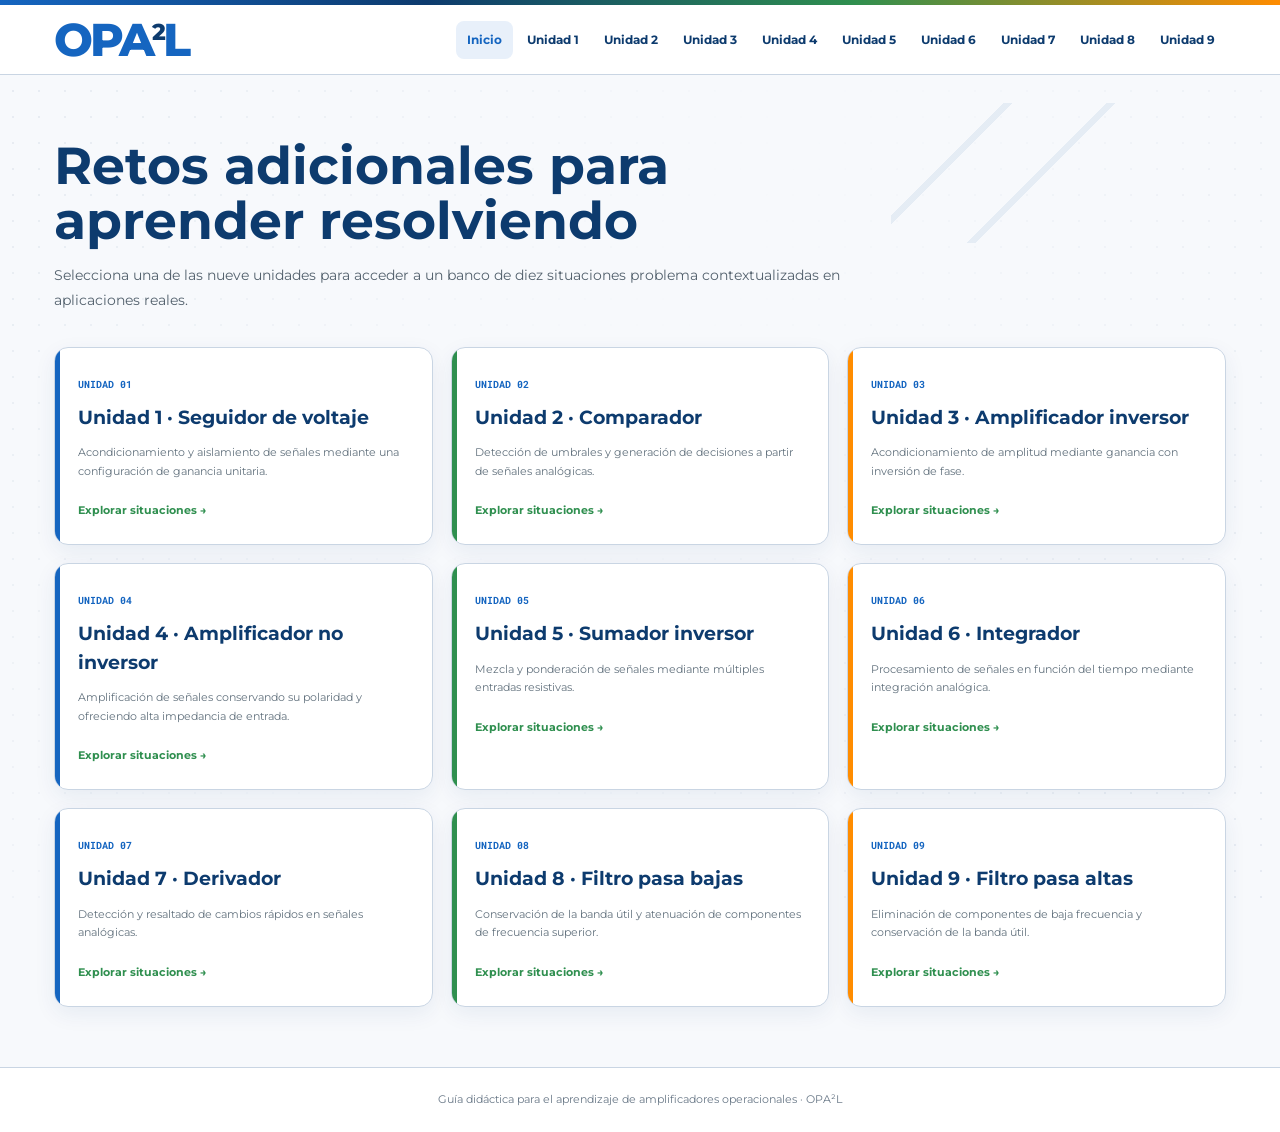
==== index.html @ 3784989d "Add files via upload" ====
<!DOCTYPE html>
<html lang="es">
<head>
<meta charset="UTF-8">
<meta name="viewport" content="width=device-width, initial-scale=1.0">
<meta name="description" content="Banco interactivo de retos adicionales para la guía didáctica OPA²L.">
<title>OPA²L · Retos adicionales</title>
<link rel="stylesheet" href="style.css">
<link rel="stylesheet" href="index-extra.css">
</head>
<body>
<div class="topline"></div>

<header class="site-header">
  <div class="header-inner">
    <a class="brand" href="index.html" aria-label="Inicio OPA²L">
      <div class="logo-mark">OPA<sup>2</sup>L</div>
    </a>
    <nav aria-label="Navegación por unidades">
      <a href="index.html" class="active">Inicio</a>
<a href="seguidor.html">Unidad 1</a>
<a href="comparador.html">Unidad 2</a>
<a href="inversor.html">Unidad 3</a>
<a href="noinversor.html">Unidad 4</a>
<a href="sumador.html">Unidad 5</a>
<a href="integrador.html">Unidad 6</a>
<a href="derivador.html">Unidad 7</a>
<a href="pasabajas.html">Unidad 8</a>
<a href="pasaaltas.html">Unidad 9</a>
    </nav>
  </div>
</header>
<main>
<section class="hero">
  <h1>Retos adicionales para aprender resolviendo</h1>
  <p>Selecciona una de las nueve unidades para acceder a un banco de diez situaciones problema contextualizadas en aplicaciones reales.</p>
</section>
<section class="unit-grid">

<a class="unit-card" href="seguidor.html">
  <span>UNIDAD 01</span>
  <h2>Unidad 1 · Seguidor de voltaje</h2>
  <p>Acondicionamiento y aislamiento de señales mediante una configuración de ganancia unitaria.</p>
  <b>Explorar situaciones →</b>
</a>
<a class="unit-card" href="comparador.html">
  <span>UNIDAD 02</span>
  <h2>Unidad 2 · Comparador</h2>
  <p>Detección de umbrales y generación de decisiones a partir de señales analógicas.</p>
  <b>Explorar situaciones →</b>
</a>
<a class="unit-card" href="inversor.html">
  <span>UNIDAD 03</span>
  <h2>Unidad 3 · Amplificador inversor</h2>
  <p>Acondicionamiento de amplitud mediante ganancia con inversión de fase.</p>
  <b>Explorar situaciones →</b>
</a>
<a class="unit-card" href="noinversor.html">
  <span>UNIDAD 04</span>
  <h2>Unidad 4 · Amplificador no inversor</h2>
  <p>Amplificación de señales conservando su polaridad y ofreciendo alta impedancia de entrada.</p>
  <b>Explorar situaciones →</b>
</a>
<a class="unit-card" href="sumador.html">
  <span>UNIDAD 05</span>
  <h2>Unidad 5 · Sumador inversor</h2>
  <p>Mezcla y ponderación de señales mediante múltiples entradas resistivas.</p>
  <b>Explorar situaciones →</b>
</a>
<a class="unit-card" href="integrador.html">
  <span>UNIDAD 06</span>
  <h2>Unidad 6 · Integrador</h2>
  <p>Procesamiento de señales en función del tiempo mediante integración analógica.</p>
  <b>Explorar situaciones →</b>
</a>
<a class="unit-card" href="derivador.html">
  <span>UNIDAD 07</span>
  <h2>Unidad 7 · Derivador</h2>
  <p>Detección y resaltado de cambios rápidos en señales analógicas.</p>
  <b>Explorar situaciones →</b>
</a>
<a class="unit-card" href="pasabajas.html">
  <span>UNIDAD 08</span>
  <h2>Unidad 8 · Filtro pasa bajas</h2>
  <p>Conservación de la banda útil y atenuación de componentes de frecuencia superior.</p>
  <b>Explorar situaciones →</b>
</a>
<a class="unit-card" href="pasaaltas.html">
  <span>UNIDAD 09</span>
  <h2>Unidad 9 · Filtro pasa altas</h2>
  <p>Eliminación de componentes de baja frecuencia y conservación de la banda útil.</p>
  <b>Explorar situaciones →</b>
</a>
</section>
</main>
<footer>Guía didáctica para el aprendizaje de amplificadores operacionales · OPA²L</footer>
</body>
</html>
---- style.css ----
@import url('https://fonts.googleapis.com/css2?family=Montserrat:wght@400;500;600;700;800&family=Roboto+Mono:wght@400;500;600&display=swap');

:root{
  --blue:#1565C0; --navy:#0D3B6E; --green:#2F8F4F; --orange:#FF8C00;
  --dark:#37474F; --light:#EEF2F7; --line:#C9D5E3; --ink:#25313B;
  --white:#FFFFFF; --shadow:0 10px 30px rgba(13,59,110,.10);
  --radius:14px;
}
*{box-sizing:border-box}
html{scroll-behavior:smooth}
body{
  margin:0; min-width:280px; background:#f7f9fc; color:var(--ink);
  font-family:Montserrat,Arial,sans-serif; line-height:1.5;
}
body:before{
  content:""; position:fixed; inset:0; pointer-events:none; z-index:-1; opacity:.28;
  background-image:radial-gradient(#b9c7d7 1px,transparent 1.5px);
  background-size:26px 26px;
  mask-image:linear-gradient(120deg,#000,transparent 48%,#000);
}
.topline{height:5px;background:linear-gradient(90deg,var(--blue),var(--navy),var(--green),var(--orange))}
.site-header{
  background:rgba(255,255,255,.96); backdrop-filter:blur(12px);
  border-bottom:1px solid var(--line); position:sticky; top:0; z-index:20;
}
.header-inner{
  width:min(1220px,100%); margin:auto; display:flex; align-items:center;
  gap:20px; padding:14px 24px;
}
.brand{
  display:flex; align-items:center; text-decoration:none; color:inherit;
  min-width:150px;
}
.logo-mark{font-weight:800;color:var(--blue);font-size:46px;letter-spacing:-3px;line-height:.9}
.logo-mark sup{font-size:23px;color:var(--navy)}
nav{
  display:flex; gap:3px; flex:1; justify-content:flex-end;
  flex-wrap:wrap;
}
nav a{
  font-size:12px; font-weight:700; text-decoration:none; color:var(--navy);
  padding:10px 11px; border-radius:8px; transition:.2s; white-space:nowrap;
}
nav a:hover,nav a.active{background:#e8f0fa;color:var(--blue)}
.hero{
  width:min(1220px,100%); margin:auto; padding:52px 24px 34px;
  position:relative; overflow:hidden;
}
.hero:after{
  content:""; position:absolute; width:310px; height:140px; right:4%; top:28px;
  background:
    linear-gradient(135deg,transparent 25%,#dce6f1 25%,#dce6f1 27%,transparent 27%,
    transparent 48%,#dce6f1 48%,#dce6f1 50%,transparent 50%);
  opacity:.65;
}
.eyebrow{
  display:inline-flex; align-items:center; gap:9px; color:var(--green);
  font-size:11px; font-weight:800; letter-spacing:.08em;
}
.eyebrow:before{content:"";width:34px;height:2px;background:var(--green)}
h1{
  color:var(--navy); font-size:clamp(30px,5vw,52px);
  line-height:1.05; margin:12px 0 14px; max-width:800px;
}
.hero p{
  max-width:790px; font-size:14px; line-height:1.8; margin:0;
  color:#53616d; position:relative; z-index:1;
}
.unit-tag{
  display:inline-block; margin-top:19px; font:700 11px 'Roboto Mono',monospace;
  color:var(--blue); background:#edf4fc; border-left:4px solid var(--blue);
  padding:9px 13px;
}
.container{
  width:min(1220px,100%); margin:auto; padding:0 24px 55px;
}
.controls{
  background:#fff; border:1px solid var(--line); box-shadow:var(--shadow);
  border-radius:var(--radius); padding:22px; margin-bottom:26px;
}
.controls-head{
  display:flex; justify-content:space-between; align-items:center; gap:18px;
  margin-bottom:16px;
}
.controls h2{font-size:16px;color:var(--navy);margin:0}
.controls p{margin:4px 0 0;font-size:11px;color:#667580}
.challenge-selector{display:flex;gap:8px;flex-wrap:wrap}
.challenge-option{
  width:42px;height:42px;border:1px solid var(--line);background:#fff;
  border-radius:9px;color:var(--navy);font-weight:800;cursor:pointer;
  transition:.2s;
}
.challenge-option:hover{border-color:var(--blue);transform:translateY(-2px)}
.challenge-option.active{
  background:var(--blue);border-color:var(--blue);color:#fff;
  box-shadow:0 5px 14px rgba(21,101,192,.25);
}
.actions{display:flex;gap:10px;flex-wrap:wrap;margin-top:18px}
button{font-family:inherit}
.primary,.secondary,.bank-item button{
  border:0;border-radius:8px;padding:10px 15px;font-size:11px;font-weight:800;
  cursor:pointer;transition:.2s;
}
.primary{background:var(--orange);color:#fff}
.primary:hover{filter:brightness(.95);transform:translateY(-1px)}
.secondary{background:#edf3f8;color:var(--navy);border:1px solid var(--line)}
.secondary:hover{background:#e2ecf6}
.challenge-card{
  background:#fff;border:1px solid var(--line);box-shadow:var(--shadow);
  border-radius:var(--radius);overflow:hidden;position:relative;
}
.challenge-card:before{
  content:"";height:6px;display:block;
  background:linear-gradient(90deg,var(--orange),var(--blue),var(--green));
}
.challenge-top{
  padding:28px 34px 23px;border-bottom:1px solid #e5ebf1;position:relative;
}
.challenge-top:after{
  content:"";position:absolute;right:30px;top:25px;width:130px;height:50px;
  border-top:1px solid #b6c8da;border-right:1px solid #b6c8da;
  clip-path:polygon(0 0,100% 0,100% 100%,50% 100%,35% 65%,0 65%);
}
.challenge-number{
  font:700 11px 'Roboto Mono',monospace;color:var(--orange);letter-spacing:.12em;
}
.challenge-top h2{
  color:var(--navy);font-size:clamp(22px,3.2vw,34px);
  line-height:1.15;margin:9px 0 0;max-width:820px;
}
.challenge-body{
  padding:28px 34px 34px;display:grid;gap:22px;
}
.challenge-body section{border-left:3px solid var(--blue);padding:1px 0 1px 18px}
.challenge-body section:nth-child(2){border-color:var(--green)}
.challenge-body section:nth-child(3){border-color:var(--orange)}
.challenge-body h3{
  font-size:12px;letter-spacing:.06em;text-transform:uppercase;
  color:var(--navy);margin:0 0 9px;
}
.challenge-body p{margin:0;line-height:1.8;font-size:13.5px}
.data{
  font-family:'Roboto Mono',monospace;color:#1d6840;background:#f1f8f3;
  padding:12px 14px;border-radius:7px;font-size:12px!important;
}
.activities{margin:0;padding-left:22px}
.activities li{margin:0 0 9px;line-height:1.7;font-size:13.5px}
.activities li:last-child{margin-bottom:0}
.animate{animation:reveal .32s ease}
@keyframes reveal{from{opacity:.25;transform:translateY(8px)}to{opacity:1;transform:none}}
.workflow{
  margin-top:26px;display:grid;grid-template-columns:repeat(4,1fr);gap:13px;
}
.step{background:#fff;border:1px solid var(--line);border-radius:12px;padding:17px}
.step b{display:block;color:var(--blue);font-size:11px;margin-bottom:6px}
.step p{font-size:10.5px;line-height:1.55;margin:0;color:#667580}
footer{
  border-top:1px solid var(--line);background:#fff;padding:24px;
  color:#697887;font-size:10.5px;text-align:center;
}
dialog{
  width:min(900px,92vw);max-height:88vh;border:0;border-radius:16px;padding:0;
  box-shadow:0 25px 80px rgba(0,0,0,.28);
}
dialog::backdrop{background:rgba(10,28,50,.45);backdrop-filter:blur(3px)}
.modal-head{
  padding:20px 24px;border-bottom:1px solid var(--line);
  display:flex;justify-content:space-between;align-items:center;
}
.modal-head h2{margin:0;color:var(--navy);font-size:19px}
.modal-head button{border:0;background:none;font-size:25px;color:var(--navy);cursor:pointer}
.bank-grid{
  padding:20px 24px;display:grid;grid-template-columns:repeat(2,1fr);
  gap:13px;max-height:70vh;overflow:auto;
}
.bank-item{border:1px solid var(--line);border-radius:10px;padding:16px}
.bank-item span{font:700 10px 'Roboto Mono';color:var(--orange)}
.bank-item h3{font-size:13px;color:var(--navy);margin:7px 0}
.bank-item p{font-size:10.5px;line-height:1.6;color:#61707d}
.bank-item button{background:var(--blue);color:#fff;padding:8px 10px;margin-top:2px}
@media(max-width:1050px){
  .header-inner{align-items:flex-start}
  .brand{min-width:150px}
  nav{justify-content:flex-start}
  nav a{font-size:11px;padding:9px 10px}
}
@media(max-width:850px){
  .header-inner{flex-direction:column;gap:12px}
  .brand{min-width:0}
  nav{width:100%;justify-content:flex-start;overflow-x:auto;flex-wrap:nowrap;padding-bottom:2px}
  nav a{flex:0 0 auto}
  .hero{padding-top:38px}
  .workflow{grid-template-columns:repeat(2,1fr)}
  .bank-grid{grid-template-columns:1fr}
}
@media(max-width:600px){
  .hero,.container{padding-left:16px;padding-right:16px}
  .hero:after{display:none}
  .hero p{font-size:13px}
  .unit-tag{font-size:9px}
  .controls{padding:17px}
  .controls-head{display:block}
  .challenge-selector{margin-top:14px}
  .challenge-option{width:38px;height:38px}
  .challenge-top,.challenge-body{padding-left:20px;padding-right:20px}
  .challenge-top:after{display:none}
  .challenge-body p,.activities li{font-size:13px}
  .workflow{grid-template-columns:1fr}
  .actions{display:grid;grid-template-columns:1fr}
  .primary,.secondary{width:100%}
}
@media(max-width:380px){
  .logo-mark{font-size:37px}
  .logo-mark sup{font-size:18px}
  .hero h1{font-size:29px}
  .challenge-selector{gap:6px}
  .challenge-option{width:35px;height:35px}
}
---- index-extra.css ----
.unit-grid{
  width:min(1220px,100%);margin:auto;padding:0 24px 60px;
  display:grid;grid-template-columns:repeat(3,1fr);gap:18px;
}
.unit-card{
  background:#fff;border:1px solid var(--line);border-radius:14px;padding:23px;
  text-decoration:none;box-shadow:0 7px 22px rgba(13,59,110,.07);
  transition:.22s;color:var(--ink);position:relative;overflow:hidden;
}
.unit-card:before{
  content:"";position:absolute;left:0;top:0;width:5px;height:100%;
  background:var(--blue);
}
.unit-card:nth-child(3n+2):before{background:var(--green)}
.unit-card:nth-child(3n):before{background:var(--orange)}
.unit-card:hover{transform:translateY(-5px);box-shadow:var(--shadow)}
.unit-card span{font:700 10px 'Roboto Mono';color:var(--blue)}
.unit-card h2{color:var(--navy);font-size:19px;margin:9px 0}
.unit-card p{font-size:11px;line-height:1.65;color:#63727e;min-height:43px}
.unit-card b{font-size:10.5px;color:var(--green)}
@media(max-width:850px){.unit-grid{grid-template-columns:repeat(2,1fr);padding-left:16px;padding-right:16px}}
@media(max-width:560px){.unit-grid{grid-template-columns:1fr}}
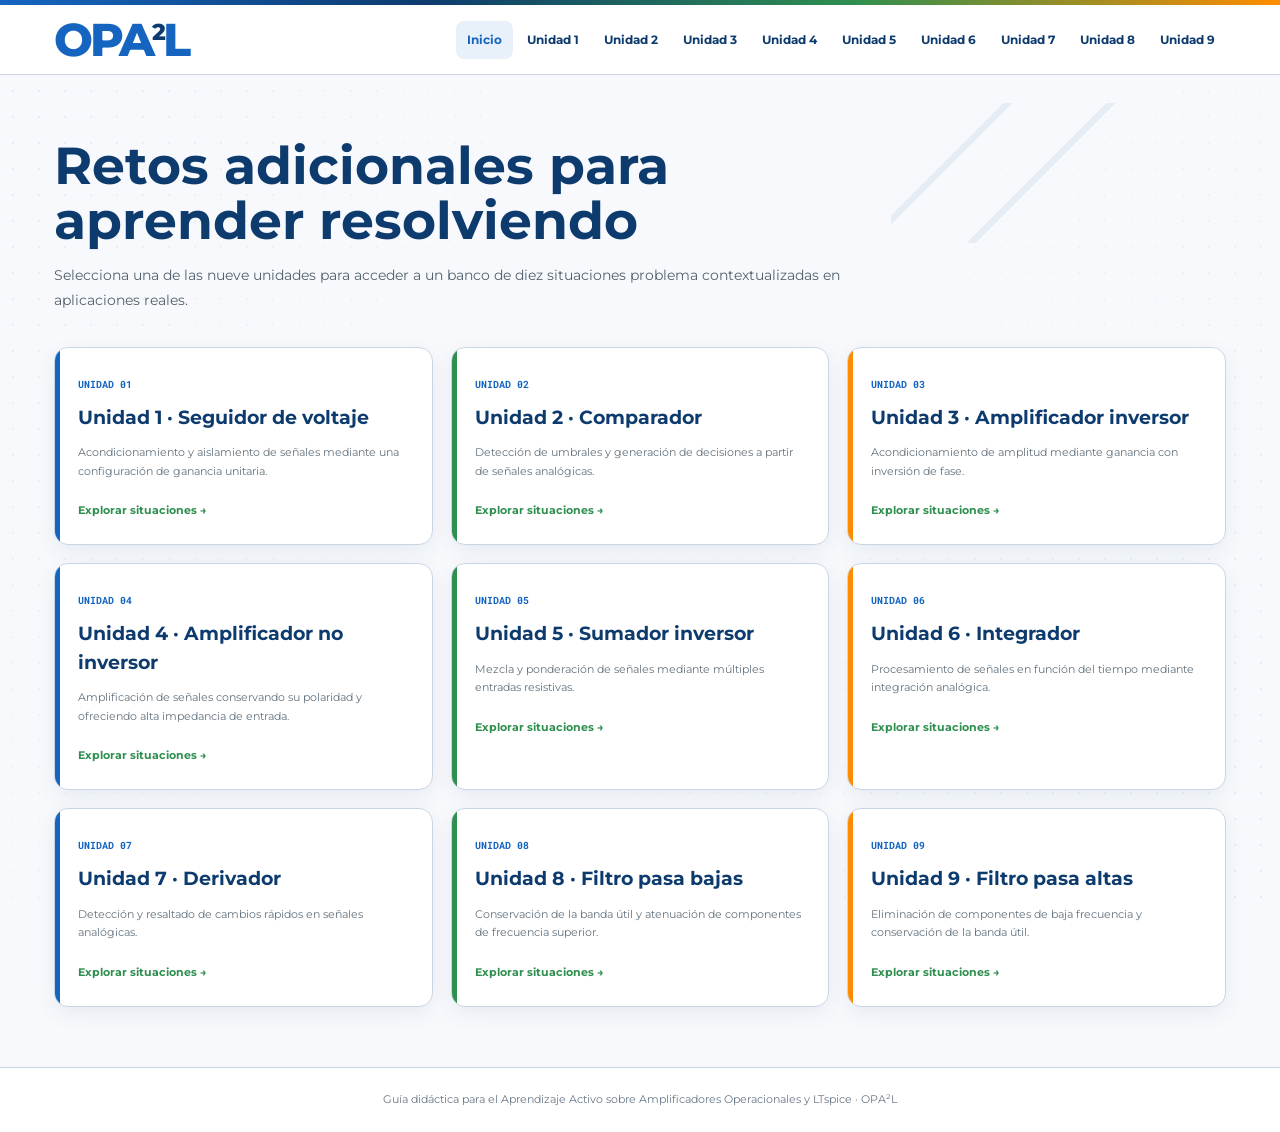
==== commit 85424a01: "Add files via upload" ====
--- a/index.html
+++ b/index.html
@@ -93,6 +93,6 @@
 </a>
 </section>
 </main>
-<footer>Guía didáctica para el aprendizaje de amplificadores operacionales · OPA²L</footer>
+<footer>Guía didáctica para el Aprendizaje Activo sobre Amplificadores Operacionales y LTspice · OPA²L</footer>
 </body>
 </html>
